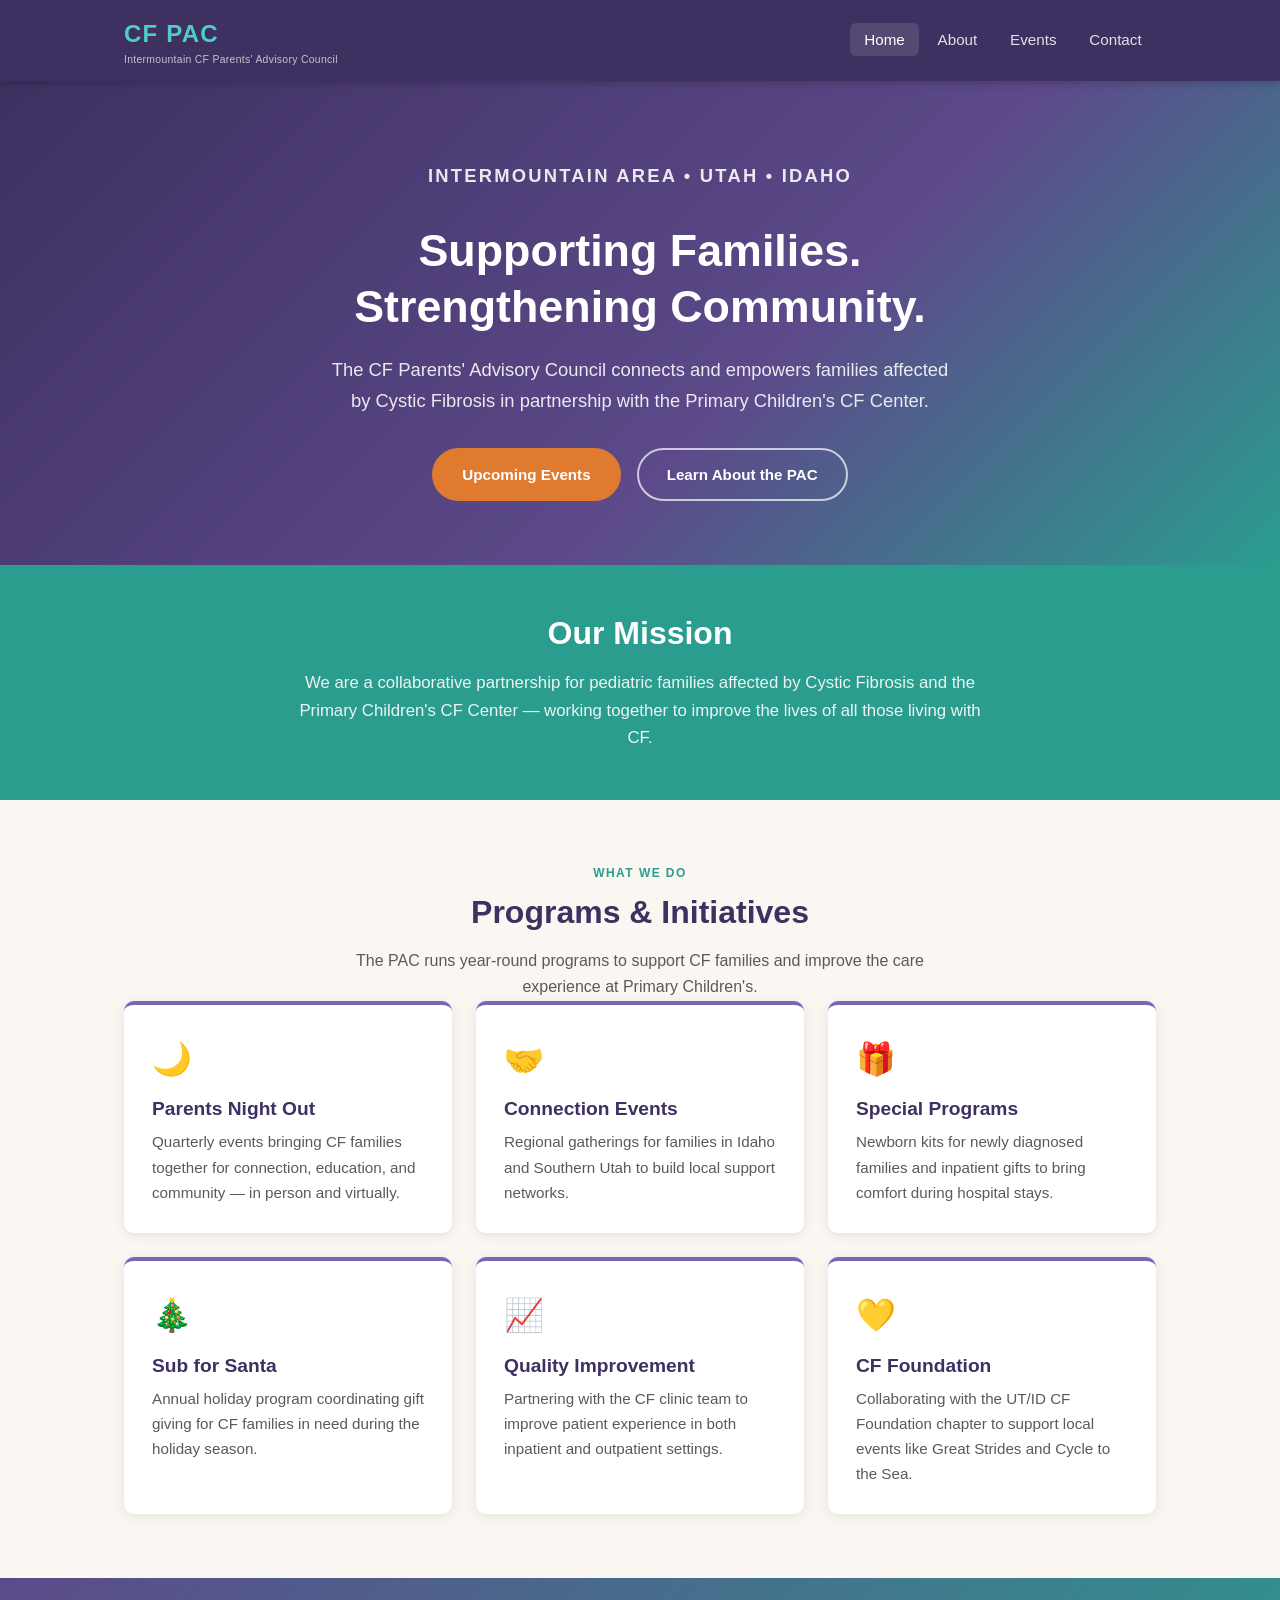
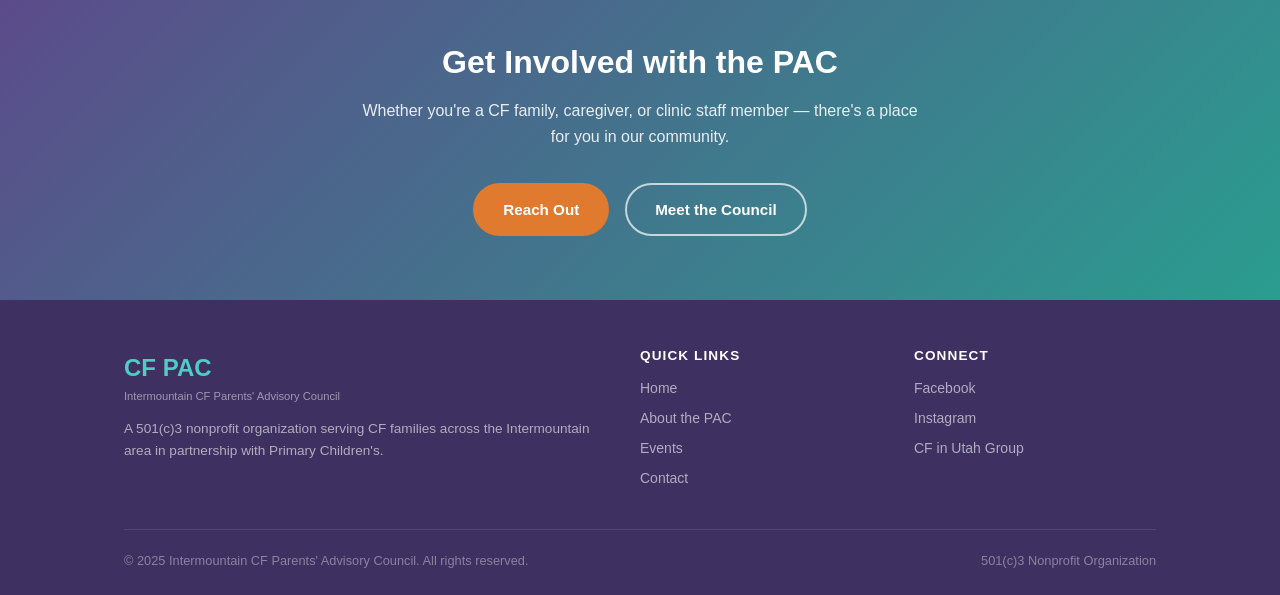
==== index.html @ 39948bd6 "Initial website for Intermountain CF Parents' Advisory Council 4-page static site (Home, About, Even" ====
<!DOCTYPE html>
<html lang="en">
<head>
  <meta charset="UTF-8">
  <meta name="viewport" content="width=device-width, initial-scale=1.0">
  <title>Intermountain CF Parents' Advisory Council</title>
  <meta name="description" content="The Intermountain Cystic Fibrosis Parents' Advisory Council supports CF families across the Intermountain area through connection, resources, and advocacy.">
  <link rel="stylesheet" href="css/style.css">
</head>
<body>

  <!-- Navigation -->
  <header class="site-header">
    <nav class="nav-inner">
      <a href="index.html" class="nav-logo">
        <span class="logo-abbr">CF PAC</span>
        <span class="logo-full">Intermountain CF Parents' Advisory Council</span>
      </a>
      <button class="nav-toggle" aria-label="Toggle menu" id="navToggle">
        <span></span><span></span><span></span>
      </button>
      <ul class="nav-links" id="navLinks">
        <li><a href="index.html" class="active">Home</a></li>
        <li><a href="about.html">About</a></li>
        <li><a href="events.html">Events</a></li>
        <li><a href="contact.html">Contact</a></li>
      </ul>
    </nav>
  </header>

  <!-- Hero -->
  <section class="hero">
    <div class="container">
      <p class="section-label">Intermountain Area &bull; Utah &bull; Idaho</p>
      <h1>Supporting Families.<br>Strengthening Community.</h1>
      <p>The CF Parents' Advisory Council connects and empowers families affected by Cystic Fibrosis in partnership with the Primary Children's CF Center.</p>
      <div class="hero-buttons">
        <a href="events.html" class="btn btn-primary">Upcoming Events</a>
        <a href="about.html" class="btn btn-outline">Learn About the PAC</a>
      </div>
    </div>
  </section>

  <!-- Mission Strip -->
  <section class="mission-strip">
    <div class="container">
      <h2>Our Mission</h2>
      <p>We are a collaborative partnership for pediatric families affected by Cystic Fibrosis and the Primary Children's CF Center — working together to improve the lives of all those living with CF.</p>
    </div>
  </section>

  <!-- Programs -->
  <section class="bg-cream">
    <div class="container">
      <div class="section-centered">
        <p class="section-label">What We Do</p>
        <h2 class="section-title">Programs &amp; Initiatives</h2>
        <p class="section-intro">The PAC runs year-round programs to support CF families and improve the care experience at Primary Children's.</p>
      </div>
      <div class="cards">
        <div class="card">
          <div class="card-icon">🌙</div>
          <h3>Parents Night Out</h3>
          <p>Quarterly events bringing CF families together for connection, education, and community — in person and virtually.</p>
        </div>
        <div class="card">
          <div class="card-icon">🤝</div>
          <h3>Connection Events</h3>
          <p>Regional gatherings for families in Idaho and Southern Utah to build local support networks.</p>
        </div>
        <div class="card">
          <div class="card-icon">🎁</div>
          <h3>Special Programs</h3>
          <p>Newborn kits for newly diagnosed families and inpatient gifts to bring comfort during hospital stays.</p>
        </div>
        <div class="card">
          <div class="card-icon">🎄</div>
          <h3>Sub for Santa</h3>
          <p>Annual holiday program coordinating gift giving for CF families in need during the holiday season.</p>
        </div>
        <div class="card">
          <div class="card-icon">📈</div>
          <h3>Quality Improvement</h3>
          <p>Partnering with the CF clinic team to improve patient experience in both inpatient and outpatient settings.</p>
        </div>
        <div class="card">
          <div class="card-icon">💛</div>
          <h3>CF Foundation</h3>
          <p>Collaborating with the UT/ID CF Foundation chapter to support local events like Great Strides and Cycle to the Sea.</p>
        </div>
      </div>
    </div>
  </section>

  <!-- Get Involved CTA -->
  <section class="cta-banner">
    <div class="container">
      <h2>Get Involved with the PAC</h2>
      <p>Whether you're a CF family, caregiver, or clinic staff member — there's a place for you in our community.</p>
      <div class="hero-buttons">
        <a href="contact.html" class="btn btn-primary">Reach Out</a>
        <a href="about.html" class="btn btn-outline">Meet the Council</a>
      </div>
    </div>
  </section>

  <!-- Footer -->
  <footer class="site-footer">
    <div class="container">
      <div class="footer-inner">
        <div class="footer-brand">
          <div class="logo-abbr">CF PAC</div>
          <div class="logo-full">Intermountain CF Parents' Advisory Council</div>
          <p>A 501(c)3 nonprofit organization serving CF families across the Intermountain area in partnership with Primary Children's.</p>
        </div>
        <div class="footer-col">
          <h4>Quick Links</h4>
          <ul>
            <li><a href="index.html">Home</a></li>
            <li><a href="about.html">About the PAC</a></li>
            <li><a href="events.html">Events</a></li>
            <li><a href="contact.html">Contact</a></li>
          </ul>
        </div>
        <div class="footer-col">
          <h4>Connect</h4>
          <ul>
            <li><a href="#">Facebook</a></li>
            <li><a href="#">Instagram</a></li>
            <li><a href="#">CF in Utah Group</a></li>
          </ul>
        </div>
      </div>
      <div class="footer-bottom">
        <span>&copy; 2025 Intermountain CF Parents' Advisory Council. All rights reserved.</span>
        <span>501(c)3 Nonprofit Organization</span>
      </div>
    </div>
  </footer>

  <script src="js/main.js"></script>
</body>
</html>
---- css/style.css ----
/* ============================================
   Intermountain CF Parents' Advisory Council
   Main Stylesheet
   ============================================ */

/* --- Variables --- */
:root {
  --purple:      #5C4A8A;
  --purple-dark: #3E3060;
  --purple-light:#7B63B5;
  --teal:        #2A9D8F;
  --teal-light:  #4ECDC4;
  --orange:      #E07A2F;
  --cream:       #FAF7F2;
  --cream-dark:  #F0EBE0;
  --text:        #2C2C2C;
  --text-light:  #5A5A5A;
  --white:       #FFFFFF;
  --border:      #DDD5C8;
  --shadow:      0 2px 12px rgba(0,0,0,0.09);
  --radius:      10px;
  --font-main:   'Segoe UI', 'Helvetica Neue', Arial, sans-serif;
}

/* --- Reset & Base --- */
*, *::before, *::after { box-sizing: border-box; margin: 0; padding: 0; }

html { scroll-behavior: smooth; }

body {
  font-family: var(--font-main);
  color: var(--text);
  background: var(--cream);
  line-height: 1.65;
  font-size: 16px;
}

img { max-width: 100%; display: block; }
a { color: var(--purple); text-decoration: none; }
a:hover { text-decoration: underline; }

/* --- Typography --- */
h1, h2, h3, h4 {
  line-height: 1.25;
  font-weight: 700;
  color: var(--purple-dark);
}
h1 { font-size: clamp(1.8rem, 4vw, 2.8rem); }
h2 { font-size: clamp(1.4rem, 3vw, 2rem); }
h3 { font-size: 1.2rem; }

p { margin-bottom: 1rem; }
p:last-child { margin-bottom: 0; }

/* --- Layout --- */
.container {
  max-width: 1080px;
  margin: 0 auto;
  padding: 0 1.5rem;
}

section { padding: 4rem 0; }

/* --- Navigation --- */
.site-header {
  background: var(--purple-dark);
  position: sticky;
  top: 0;
  z-index: 100;
  box-shadow: 0 2px 8px rgba(0,0,0,0.2);
}

.nav-inner {
  display: flex;
  align-items: center;
  justify-content: space-between;
  padding: 0.9rem 1.5rem;
  max-width: 1080px;
  margin: 0 auto;
}

.nav-logo {
  display: flex;
  flex-direction: column;
  color: var(--white);
  text-decoration: none;
}
.nav-logo:hover { text-decoration: none; }
.nav-logo .logo-abbr {
  font-size: 1.5rem;
  font-weight: 800;
  letter-spacing: 0.05em;
  color: var(--teal-light);
}
.nav-logo .logo-full {
  font-size: 0.65rem;
  color: rgba(255,255,255,0.7);
  letter-spacing: 0.03em;
  line-height: 1.2;
}

.nav-links {
  display: flex;
  list-style: none;
  gap: 0.25rem;
}
.nav-links a {
  color: rgba(255,255,255,0.85);
  padding: 0.5rem 0.9rem;
  border-radius: 6px;
  font-size: 0.95rem;
  font-weight: 500;
  transition: background 0.2s, color 0.2s;
}
.nav-links a:hover,
.nav-links a.active {
  background: rgba(255,255,255,0.12);
  color: var(--white);
  text-decoration: none;
}

.nav-toggle {
  display: none;
  flex-direction: column;
  gap: 5px;
  cursor: pointer;
  background: none;
  border: none;
  padding: 4px;
}
.nav-toggle span {
  display: block;
  width: 26px;
  height: 2px;
  background: var(--white);
  border-radius: 2px;
  transition: 0.3s;
}

/* --- Hero --- */
.hero {
  background: linear-gradient(135deg, var(--purple-dark) 0%, var(--purple) 60%, var(--teal) 100%);
  color: var(--white);
  padding: 5rem 0 4rem;
  text-align: center;
}
.hero h1 { color: var(--white); margin-bottom: 1.25rem; }
.hero p {
  font-size: 1.15rem;
  color: rgba(255,255,255,0.88);
  max-width: 640px;
  margin: 0 auto 2rem;
}
.hero-buttons { display: flex; gap: 1rem; justify-content: center; flex-wrap: wrap; }

/* --- Buttons --- */
.btn {
  display: inline-block;
  padding: 0.75rem 1.75rem;
  border-radius: 50px;
  font-weight: 600;
  font-size: 0.95rem;
  cursor: pointer;
  transition: transform 0.15s, box-shadow 0.15s;
  border: 2px solid transparent;
  text-decoration: none;
}
.btn:hover { transform: translateY(-2px); box-shadow: 0 4px 16px rgba(0,0,0,0.15); text-decoration: none; }
.btn-primary { background: var(--orange); color: var(--white); }
.btn-primary:hover { background: #c8681f; }
.btn-outline { background: transparent; border-color: rgba(255,255,255,0.7); color: var(--white); }
.btn-outline:hover { background: rgba(255,255,255,0.1); }
.btn-teal { background: var(--teal); color: var(--white); }
.btn-teal:hover { background: #228B7E; }

/* --- Section Labels --- */
.section-label {
  text-transform: uppercase;
  font-size: 0.75rem;
  font-weight: 700;
  letter-spacing: 0.12em;
  color: var(--teal);
  margin-bottom: 0.5rem;
}
.section-title { margin-bottom: 1rem; }
.section-intro { color: var(--text-light); max-width: 640px; margin-bottom: 2.5rem; }
.section-centered { text-align: center; }
.section-centered .section-intro { margin-left: auto; margin-right: auto; }

/* --- Cards --- */
.cards {
  display: grid;
  grid-template-columns: repeat(auto-fit, minmax(260px, 1fr));
  gap: 1.5rem;
}

.card {
  background: var(--white);
  border-radius: var(--radius);
  padding: 1.75rem;
  box-shadow: var(--shadow);
  border-top: 4px solid var(--purple-light);
  transition: transform 0.2s, box-shadow 0.2s;
}
.card:hover { transform: translateY(-3px); box-shadow: 0 6px 20px rgba(0,0,0,0.12); }
.card-icon {
  font-size: 2rem;
  margin-bottom: 0.75rem;
}
.card h3 { margin-bottom: 0.5rem; color: var(--purple-dark); }
.card p { color: var(--text-light); font-size: 0.95rem; }

/* --- Mission Strip --- */
.mission-strip {
  background: var(--teal);
  color: var(--white);
  padding: 3rem 0;
  text-align: center;
}
.mission-strip h2 { color: var(--white); margin-bottom: 1rem; }
.mission-strip p { color: rgba(255,255,255,0.9); max-width: 700px; margin: 0 auto; font-size: 1.05rem; }

/* --- About Sections --- */
.two-col {
  display: grid;
  grid-template-columns: 1fr 1fr;
  gap: 3rem;
  align-items: start;
}
@media (max-width: 700px) { .two-col { grid-template-columns: 1fr; } }

.goals-list {
  list-style: none;
  padding: 0;
}
.goals-list li {
  padding: 0.6rem 0 0.6rem 1.75rem;
  position: relative;
  color: var(--text-light);
  font-size: 0.95rem;
  border-bottom: 1px solid var(--border);
}
.goals-list li:last-child { border-bottom: none; }
.goals-list li::before {
  content: '✓';
  position: absolute;
  left: 0;
  color: var(--teal);
  font-weight: 700;
}

/* --- Leadership Grid --- */
.leadership-grid {
  display: grid;
  grid-template-columns: repeat(auto-fit, minmax(220px, 1fr));
  gap: 1.25rem;
}
.role-card {
  background: var(--white);
  border-radius: var(--radius);
  padding: 1.5rem;
  box-shadow: var(--shadow);
  border-left: 4px solid var(--purple-light);
}
.role-card h3 { font-size: 1rem; color: var(--purple-dark); margin-bottom: 0.4rem; }
.role-card p { font-size: 0.875rem; color: var(--text-light); }

/* --- Events --- */
.events-list { display: flex; flex-direction: column; gap: 1.25rem; }

.event-card {
  background: var(--white);
  border-radius: var(--radius);
  padding: 1.5rem 1.75rem;
  box-shadow: var(--shadow);
  display: grid;
  grid-template-columns: 90px 1fr auto;
  gap: 1.25rem;
  align-items: center;
  transition: transform 0.2s;
}
.event-card:hover { transform: translateX(4px); }

.event-date {
  background: var(--purple-dark);
  color: var(--white);
  border-radius: 8px;
  text-align: center;
  padding: 0.75rem 0.5rem;
  min-width: 80px;
}
.event-date .month {
  display: block;
  font-size: 0.7rem;
  text-transform: uppercase;
  letter-spacing: 0.1em;
  color: var(--teal-light);
  font-weight: 600;
}
.event-date .day {
  display: block;
  font-size: 2rem;
  font-weight: 800;
  line-height: 1;
}

.event-info h3 { color: var(--purple-dark); margin-bottom: 0.25rem; }
.event-info p { color: var(--text-light); font-size: 0.9rem; margin: 0; }
.event-meta {
  display: flex;
  gap: 0.5rem;
  flex-wrap: wrap;
  margin-top: 0.4rem;
}
.event-tag {
  background: var(--cream-dark);
  color: var(--purple);
  font-size: 0.75rem;
  font-weight: 600;
  padding: 0.2rem 0.6rem;
  border-radius: 20px;
}

.event-action { text-align: right; }

@media (max-width: 600px) {
  .event-card {
    grid-template-columns: 70px 1fr;
    grid-template-rows: auto auto;
  }
  .event-action {
    grid-column: 2;
    text-align: left;
  }
}

/* --- Contact Form --- */
.contact-wrap {
  display: grid;
  grid-template-columns: 1fr 1.5fr;
  gap: 3rem;
  align-items: start;
}
@media (max-width: 700px) { .contact-wrap { grid-template-columns: 1fr; } }

.contact-info h2 { margin-bottom: 1rem; }
.contact-info p { color: var(--text-light); }

.contact-detail {
  display: flex;
  gap: 0.75rem;
  align-items: flex-start;
  margin-top: 1.5rem;
}
.contact-detail-icon { font-size: 1.25rem; margin-top: 0.1rem; }
.contact-detail-text strong { display: block; font-size: 0.85rem; text-transform: uppercase; letter-spacing: 0.05em; color: var(--text-light); }
.contact-detail-text span { color: var(--text); }

.form-card {
  background: var(--white);
  border-radius: var(--radius);
  padding: 2rem;
  box-shadow: var(--shadow);
}
.form-group { margin-bottom: 1.25rem; }
.form-group label {
  display: block;
  font-weight: 600;
  font-size: 0.875rem;
  margin-bottom: 0.4rem;
  color: var(--text);
}
.form-group input,
.form-group select,
.form-group textarea {
  width: 100%;
  border: 1.5px solid var(--border);
  border-radius: 8px;
  padding: 0.65rem 0.9rem;
  font-size: 0.95rem;
  font-family: var(--font-main);
  color: var(--text);
  background: var(--cream);
  transition: border-color 0.2s, box-shadow 0.2s;
}
.form-group input:focus,
.form-group select:focus,
.form-group textarea:focus {
  outline: none;
  border-color: var(--purple-light);
  box-shadow: 0 0 0 3px rgba(92, 74, 138, 0.12);
}
.form-group textarea { resize: vertical; min-height: 120px; }
.form-row { display: grid; grid-template-columns: 1fr 1fr; gap: 1rem; }
@media (max-width: 480px) { .form-row { grid-template-columns: 1fr; } }

/* --- Alternating section bg --- */
.bg-white { background: var(--white); }
.bg-cream { background: var(--cream); }
.bg-purple { background: var(--purple-dark); }
.bg-purple h2, .bg-purple p { color: var(--white); }

/* --- CTA Banner --- */
.cta-banner {
  background: linear-gradient(135deg, var(--purple) 0%, var(--teal) 100%);
  color: var(--white);
  padding: 4rem 0;
  text-align: center;
}
.cta-banner h2 { color: var(--white); margin-bottom: 1rem; }
.cta-banner p { color: rgba(255,255,255,0.88); margin-bottom: 2rem; max-width: 560px; margin-left: auto; margin-right: auto; }

/* --- Footer --- */
.site-footer {
  background: var(--purple-dark);
  color: rgba(255,255,255,0.7);
  padding: 3rem 0 1.5rem;
  font-size: 0.9rem;
}
.footer-inner {
  display: grid;
  grid-template-columns: 2fr 1fr 1fr;
  gap: 2rem;
  margin-bottom: 2rem;
}
@media (max-width: 640px) { .footer-inner { grid-template-columns: 1fr; } }

.footer-brand .logo-abbr { font-size: 1.5rem; font-weight: 800; color: var(--teal-light); }
.footer-brand .logo-full { font-size: 0.7rem; color: rgba(255,255,255,0.5); }
.footer-brand p { margin-top: 0.75rem; color: rgba(255,255,255,0.6); font-size: 0.85rem; }

.footer-col h4 { color: var(--white); font-size: 0.85rem; text-transform: uppercase; letter-spacing: 0.08em; margin-bottom: 0.75rem; }
.footer-col ul { list-style: none; }
.footer-col ul li { margin-bottom: 0.4rem; }
.footer-col ul a { color: rgba(255,255,255,0.6); font-size: 0.875rem; }
.footer-col ul a:hover { color: var(--white); text-decoration: none; }

.footer-bottom {
  border-top: 1px solid rgba(255,255,255,0.1);
  padding-top: 1.25rem;
  display: flex;
  justify-content: space-between;
  align-items: center;
  flex-wrap: wrap;
  gap: 0.5rem;
  font-size: 0.8rem;
  color: rgba(255,255,255,0.4);
}

/* --- Page Header --- */
.page-header {
  background: linear-gradient(135deg, var(--purple-dark) 0%, var(--purple) 100%);
  color: var(--white);
  padding: 3.5rem 0 3rem;
  text-align: center;
}
.page-header h1 { color: var(--white); margin-bottom: 0.5rem; }
.page-header p { color: rgba(255,255,255,0.8); font-size: 1.05rem; }

/* --- Responsive Nav --- */
@media (max-width: 700px) {
  .nav-toggle { display: flex; }
  .nav-links {
    display: none;
    flex-direction: column;
    position: absolute;
    top: 100%;
    left: 0;
    right: 0;
    background: var(--purple-dark);
    padding: 1rem 1.5rem;
    gap: 0.25rem;
    box-shadow: 0 4px 12px rgba(0,0,0,0.2);
  }
  .nav-links.open { display: flex; }
  .site-header { position: relative; }
}

/* --- Utilities --- */
.text-center { text-align: center; }
.mt-1 { margin-top: 1rem; }
.mt-2 { margin-top: 2rem; }
.mb-1 { margin-bottom: 1rem; }
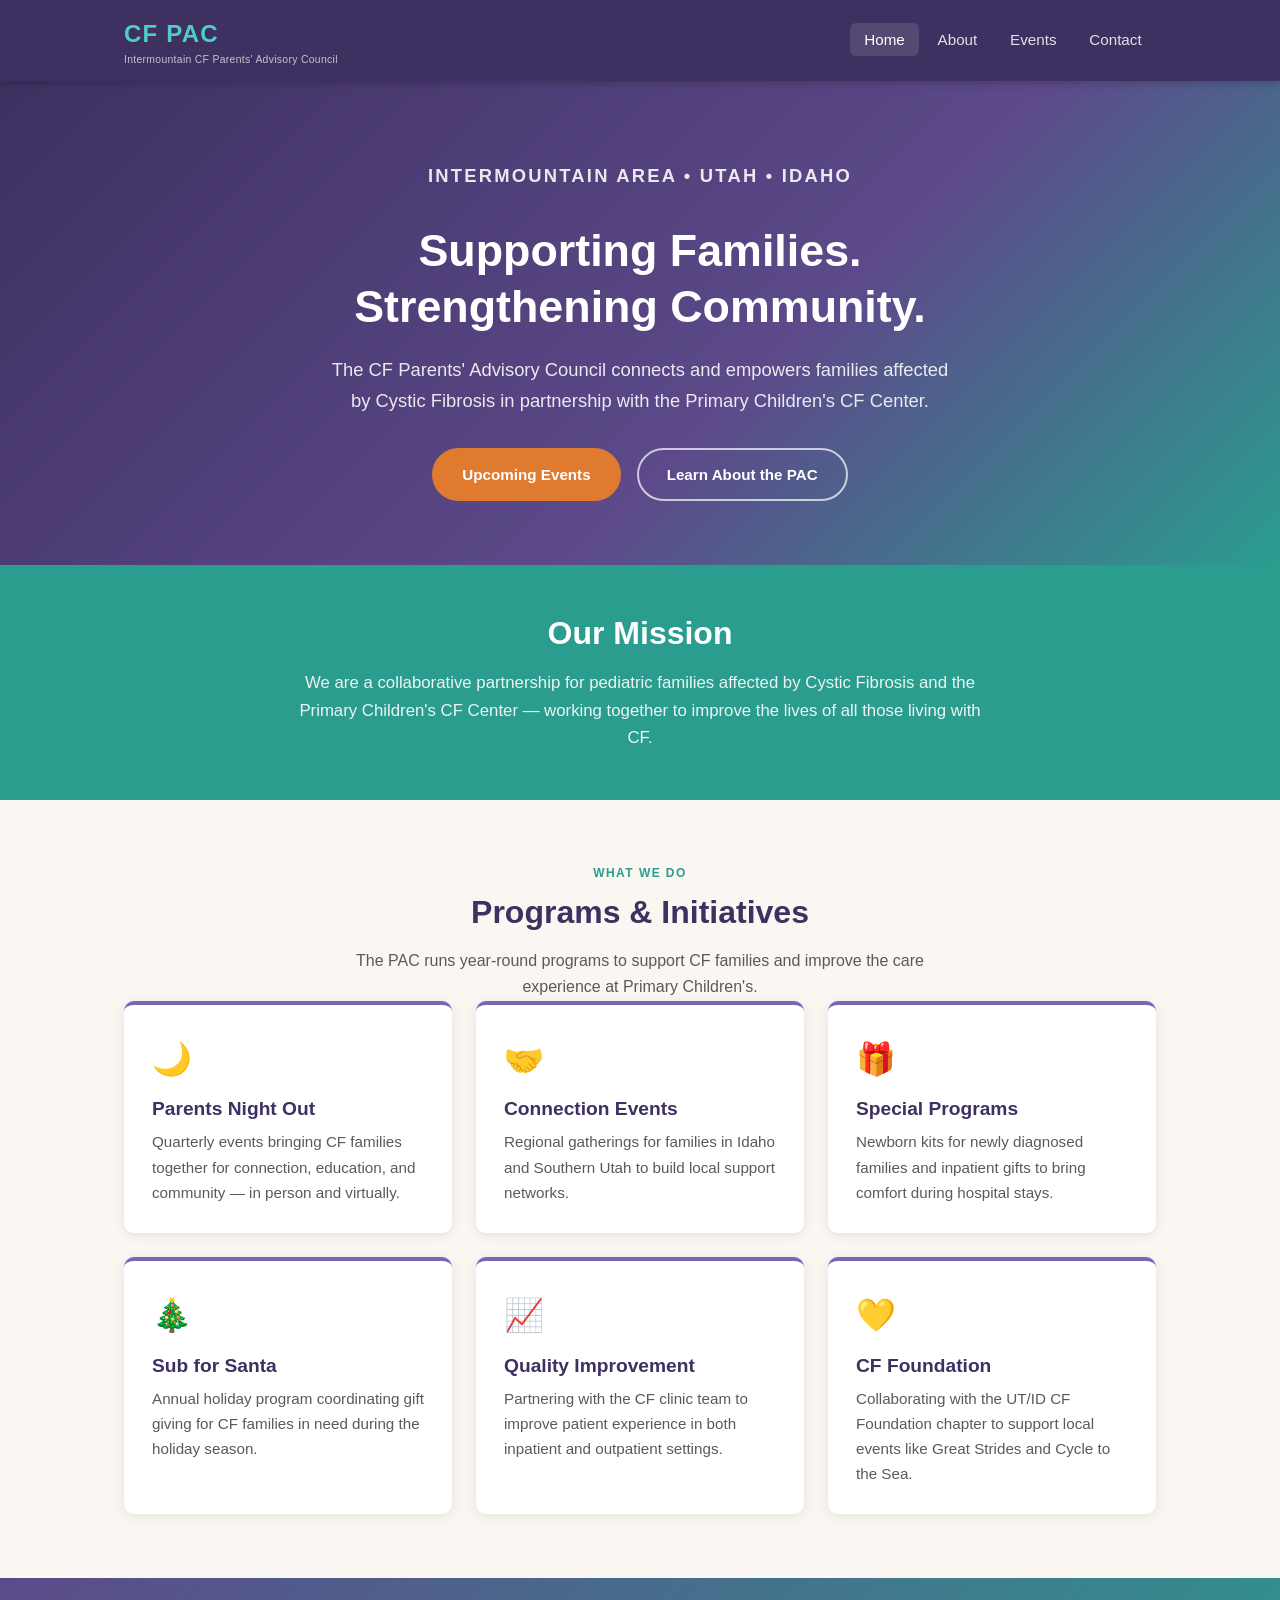
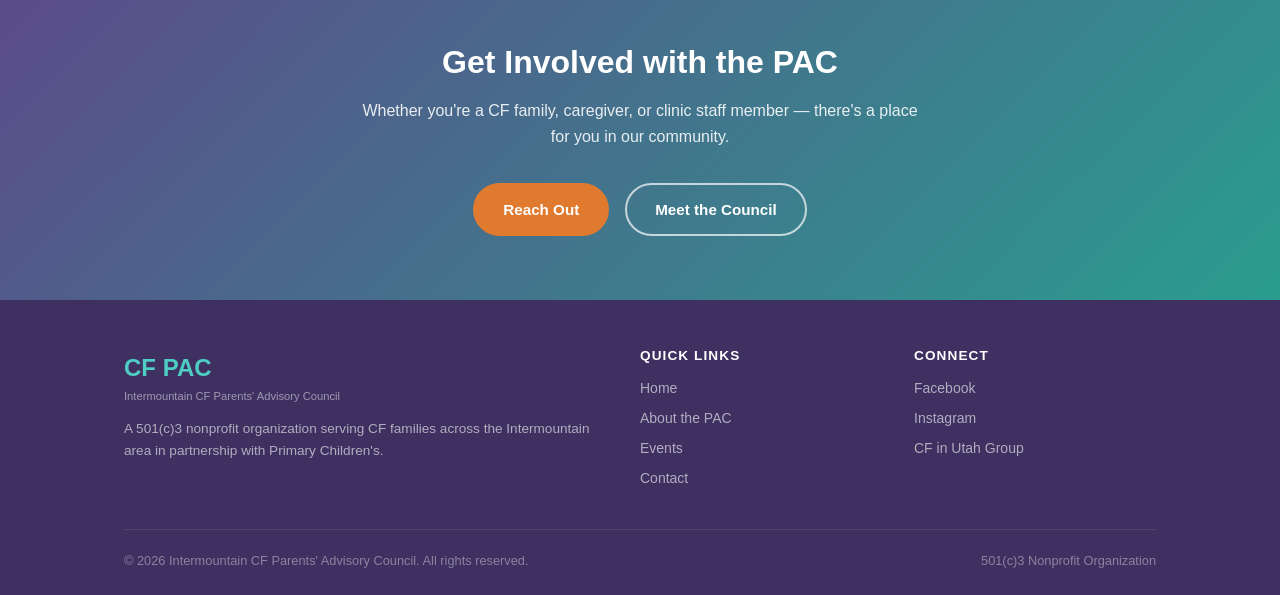
==== commit 7e7d7ddf: "Update copyright year to 2026 across all pages Co-Authored-By: Claude Sonnet 4.6 <noreply@anthropic." ====
--- a/index.html
+++ b/index.html
@@ -125,14 +125,14 @@
         <div class="footer-col">
           <h4>Connect</h4>
           <ul>
-            <li><a href="#">Facebook</a></li>
-            <li><a href="#">Instagram</a></li>
-            <li><a href="#">CF in Utah Group</a></li>
+            <li><a href="https://www.facebook.com/icf.parentsadvisorycouncil" target="_blank" rel="noopener">Facebook</a></li>
+            <li><a href="https://www.instagram.com/cfinutah/" target="_blank" rel="noopener">Instagram</a></li>
+            <li><a href="https://www.facebook.com/icf.parentsadvisorycouncil" target="_blank" rel="noopener">CF in Utah Group</a></li>
           </ul>
         </div>
       </div>
       <div class="footer-bottom">
-        <span>&copy; 2025 Intermountain CF Parents' Advisory Council. All rights reserved.</span>
+        <span>&copy; 2026 Intermountain CF Parents' Advisory Council. All rights reserved.</span>
         <span>501(c)3 Nonprofit Organization</span>
       </div>
     </div>
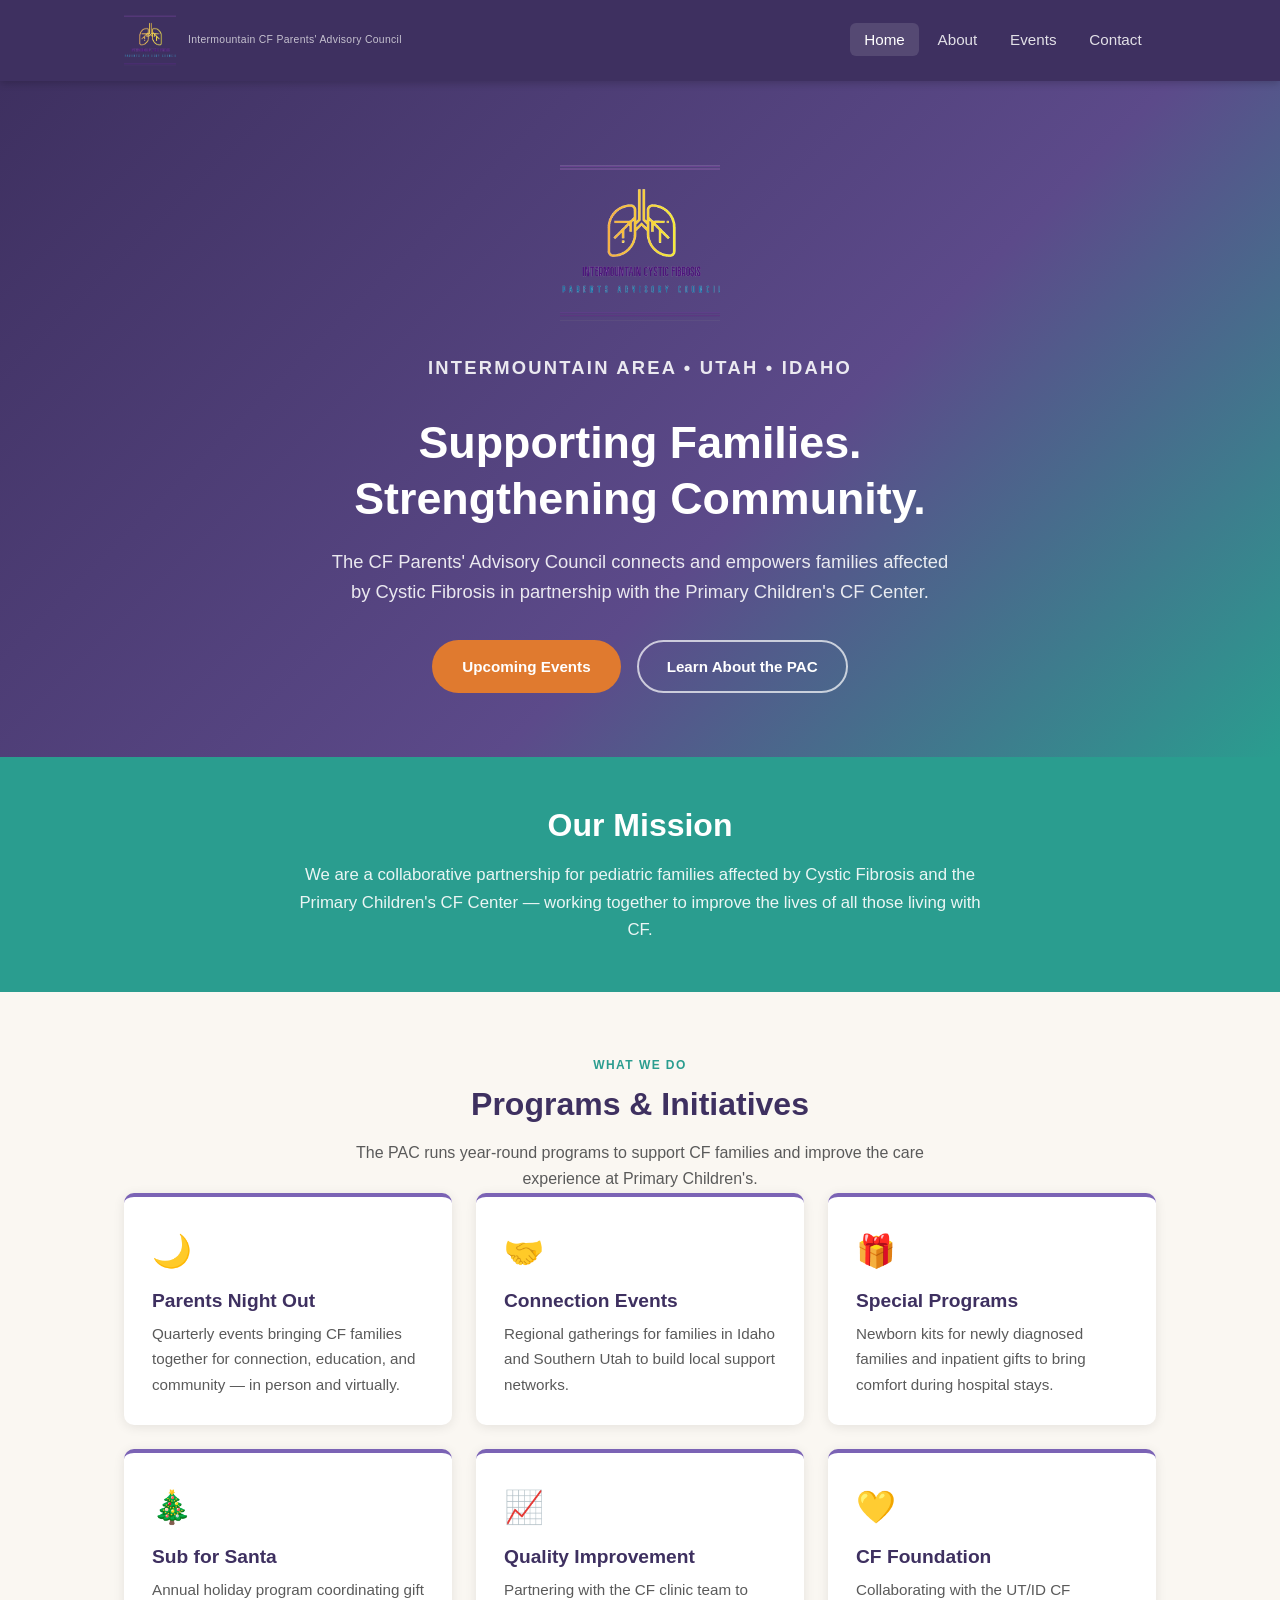
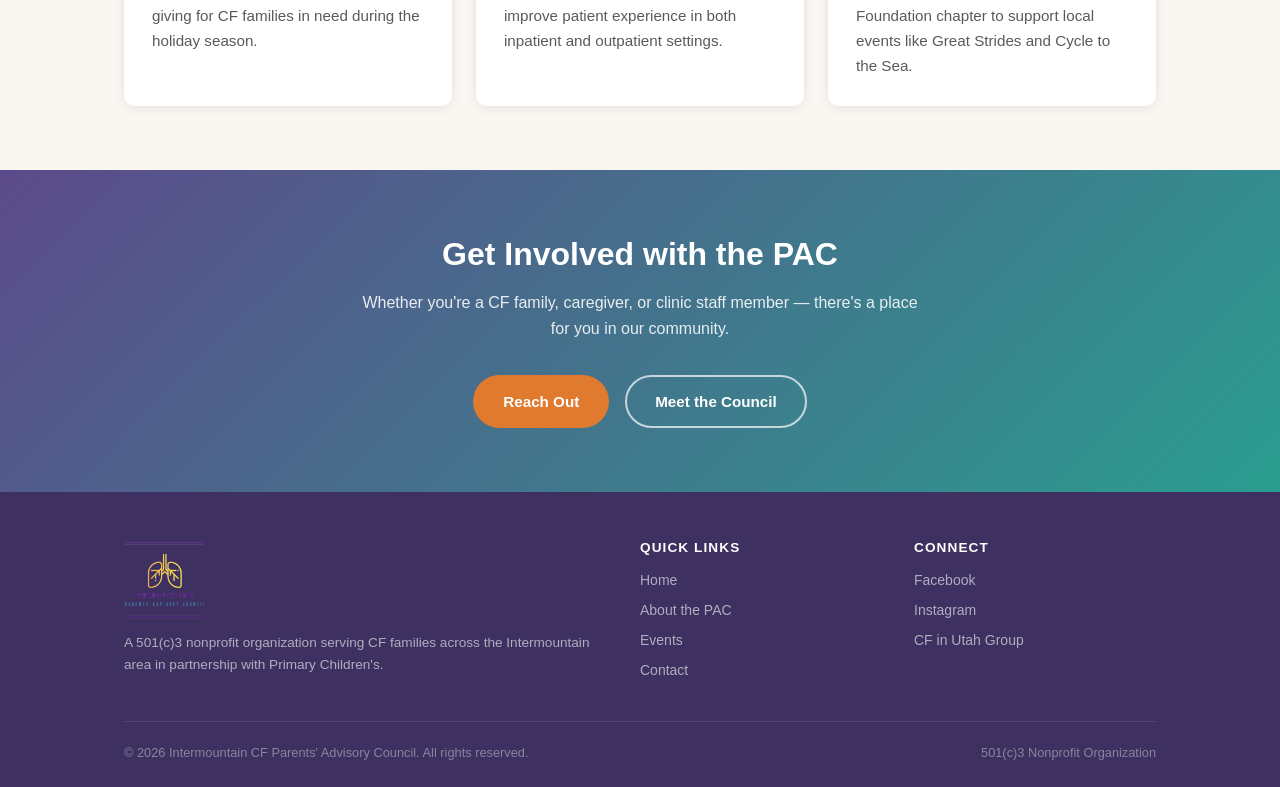
==== commit 736c7a54: "Add logo, favicon, and transparent PNG across all pages - Create transparent PNG from original logo " ====
--- a/index.html
+++ b/index.html
@@ -5,6 +5,8 @@
   <meta name="viewport" content="width=device-width, initial-scale=1.0">
   <title>Intermountain CF Parents' Advisory Council</title>
   <meta name="description" content="The Intermountain Cystic Fibrosis Parents' Advisory Council supports CF families across the Intermountain area through connection, resources, and advocacy.">
+  <link rel="icon" type="image/x-icon" href="favicon.ico">
+  <link rel="apple-touch-icon" href="images/apple-touch-icon.png">
   <link rel="stylesheet" href="css/style.css">
 </head>
 <body>
@@ -13,7 +15,7 @@
   <header class="site-header">
     <nav class="nav-inner">
       <a href="index.html" class="nav-logo">
-        <span class="logo-abbr">CF PAC</span>
+        <img src="images/icfpac-logo.png" alt="ICFPAC Logo" class="nav-logo-img">
         <span class="logo-full">Intermountain CF Parents' Advisory Council</span>
       </a>
       <button class="nav-toggle" aria-label="Toggle menu" id="navToggle">
@@ -31,6 +33,7 @@
   <!-- Hero -->
   <section class="hero">
     <div class="container">
+      <img src="images/icfpac-logo.png" alt="Intermountain CF Parents' Advisory Council" class="hero-logo">
       <p class="section-label">Intermountain Area &bull; Utah &bull; Idaho</p>
       <h1>Supporting Families.<br>Strengthening Community.</h1>
       <p>The CF Parents' Advisory Council connects and empowers families affected by Cystic Fibrosis in partnership with the Primary Children's CF Center.</p>
@@ -109,8 +112,7 @@
     <div class="container">
       <div class="footer-inner">
         <div class="footer-brand">
-          <div class="logo-abbr">CF PAC</div>
-          <div class="logo-full">Intermountain CF Parents' Advisory Council</div>
+          <img src="images/icfpac-logo.png" alt="ICFPAC Logo" class="footer-logo">
           <p>A 501(c)3 nonprofit organization serving CF families across the Intermountain area in partnership with Primary Children's.</p>
         </div>
         <div class="footer-col">
--- a/css/style.css
+++ b/css/style.css
@@ -81,11 +81,16 @@
 
 .nav-logo {
   display: flex;
-  flex-direction: column;
+  align-items: center;
+  gap: 0.75rem;
   color: var(--white);
   text-decoration: none;
 }
 .nav-logo:hover { text-decoration: none; }
+.nav-logo-img {
+  height: 52px;
+  width: auto;
+}
 .nav-logo .logo-abbr {
   font-size: 1.5rem;
   font-weight: 800;
@@ -97,6 +102,20 @@
   color: rgba(255,255,255,0.7);
   letter-spacing: 0.03em;
   line-height: 1.2;
+}
+
+/* --- Hero Logo --- */
+.hero-logo {
+  height: 160px;
+  width: auto;
+  margin: 0 auto 2rem;
+}
+
+/* --- Footer Logo --- */
+.footer-logo {
+  height: 80px;
+  width: auto;
+  margin-bottom: 0.75rem;
 }
 
 .nav-links {
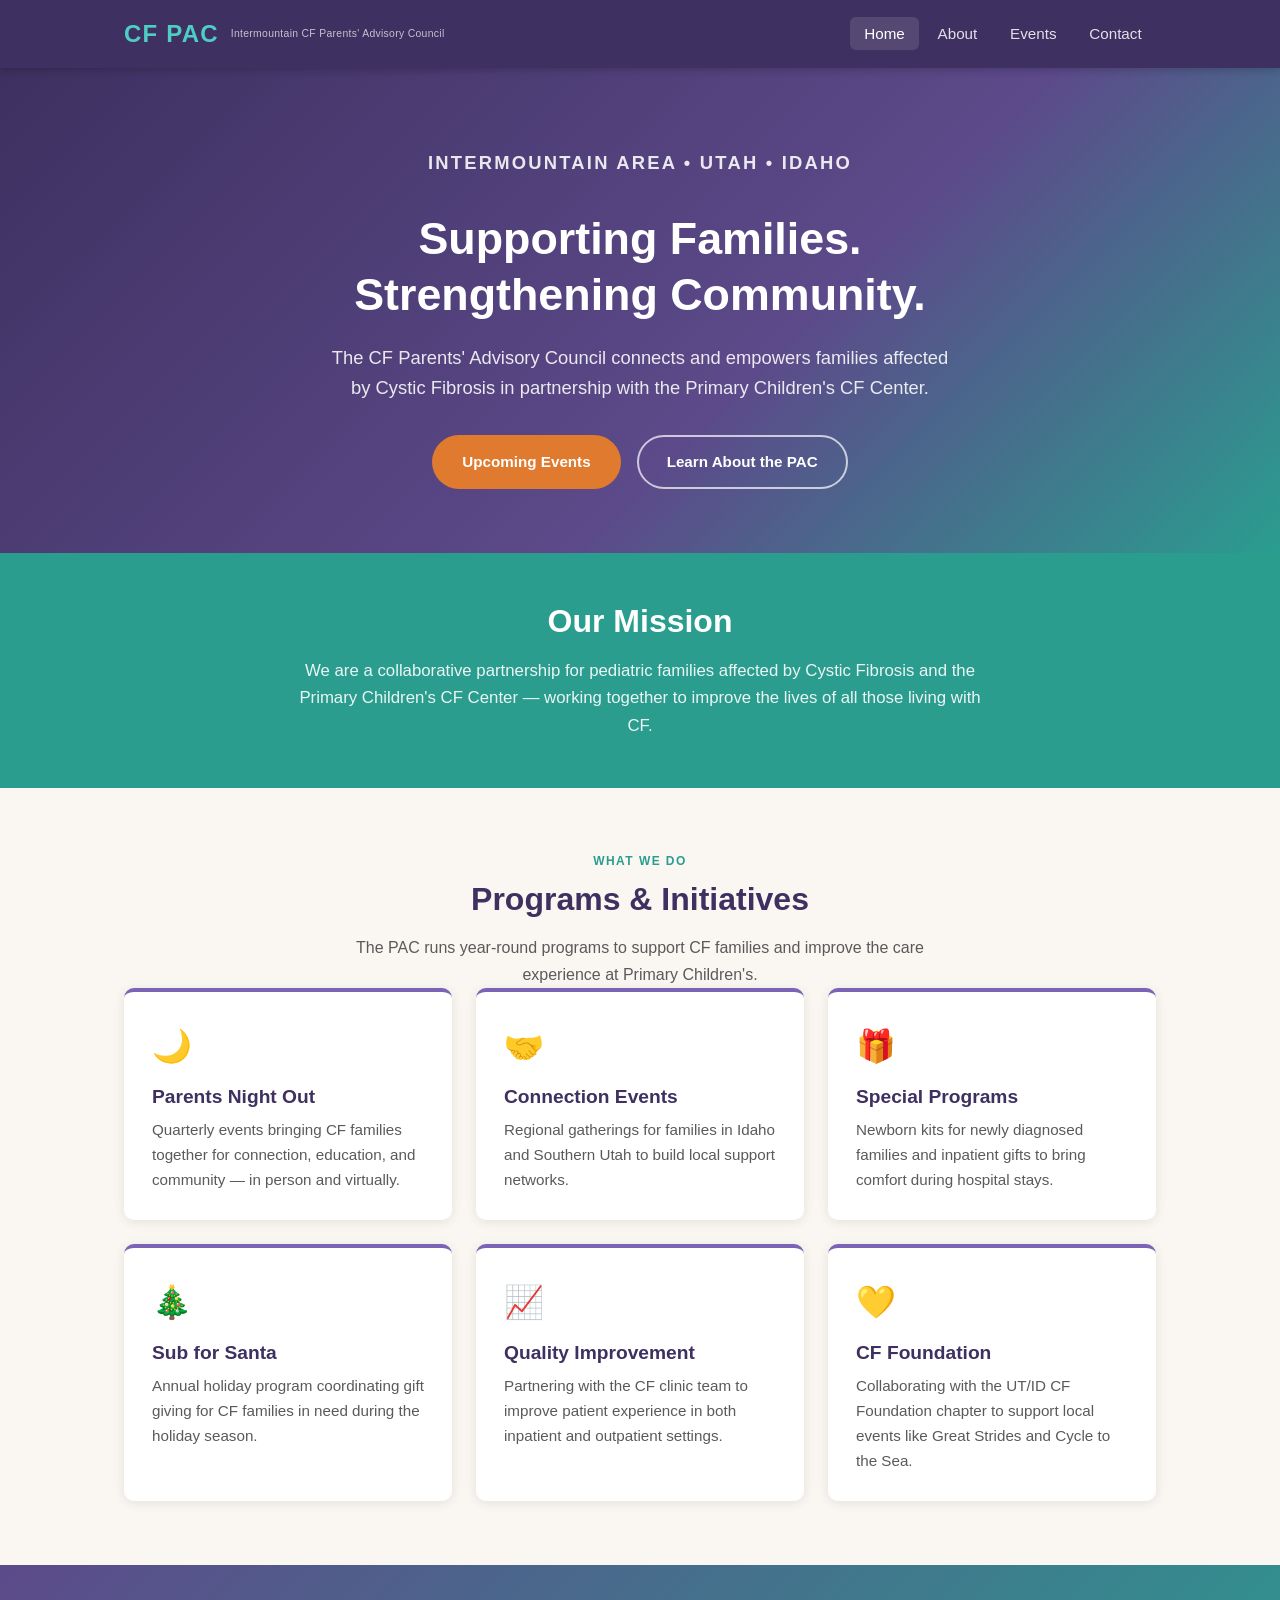
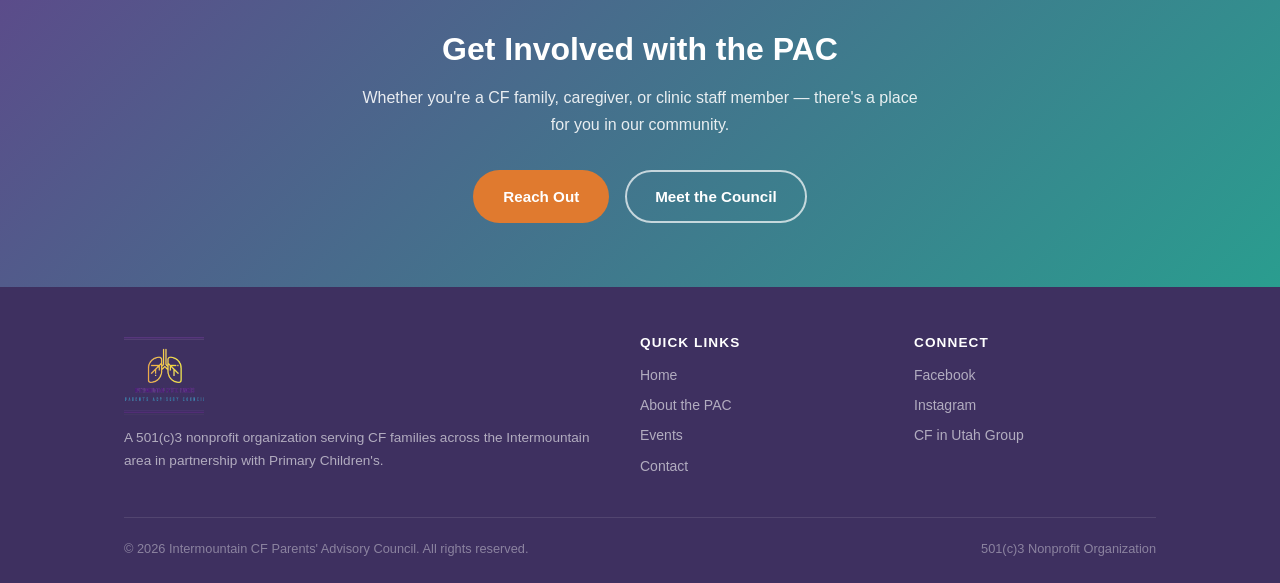
==== commit 535b256e: "Remove logo image from nav bar and hero section Co-Authored-By: Claude Sonnet 4.6 <noreply@anthropic" ====
--- a/index.html
+++ b/index.html
@@ -15,7 +15,7 @@
   <header class="site-header">
     <nav class="nav-inner">
       <a href="index.html" class="nav-logo">
-        <img src="images/icfpac-logo.png" alt="ICFPAC Logo" class="nav-logo-img">
+        <span class="logo-abbr">CF PAC</span>
         <span class="logo-full">Intermountain CF Parents' Advisory Council</span>
       </a>
       <button class="nav-toggle" aria-label="Toggle menu" id="navToggle">
@@ -33,7 +33,6 @@
   <!-- Hero -->
   <section class="hero">
     <div class="container">
-      <img src="images/icfpac-logo.png" alt="Intermountain CF Parents' Advisory Council" class="hero-logo">
       <p class="section-label">Intermountain Area &bull; Utah &bull; Idaho</p>
       <h1>Supporting Families.<br>Strengthening Community.</h1>
       <p>The CF Parents' Advisory Council connects and empowers families affected by Cystic Fibrosis in partnership with the Primary Children's CF Center.</p>
--- a/css/style.css
+++ b/css/style.css
@@ -106,9 +106,9 @@
 
 /* --- Hero Logo --- */
 .hero-logo {
-  height: 160px;
+  height: 80px;
   width: auto;
-  margin: 0 auto 2rem;
+  margin: 0 auto 1rem;
 }
 
 /* --- Footer Logo --- */
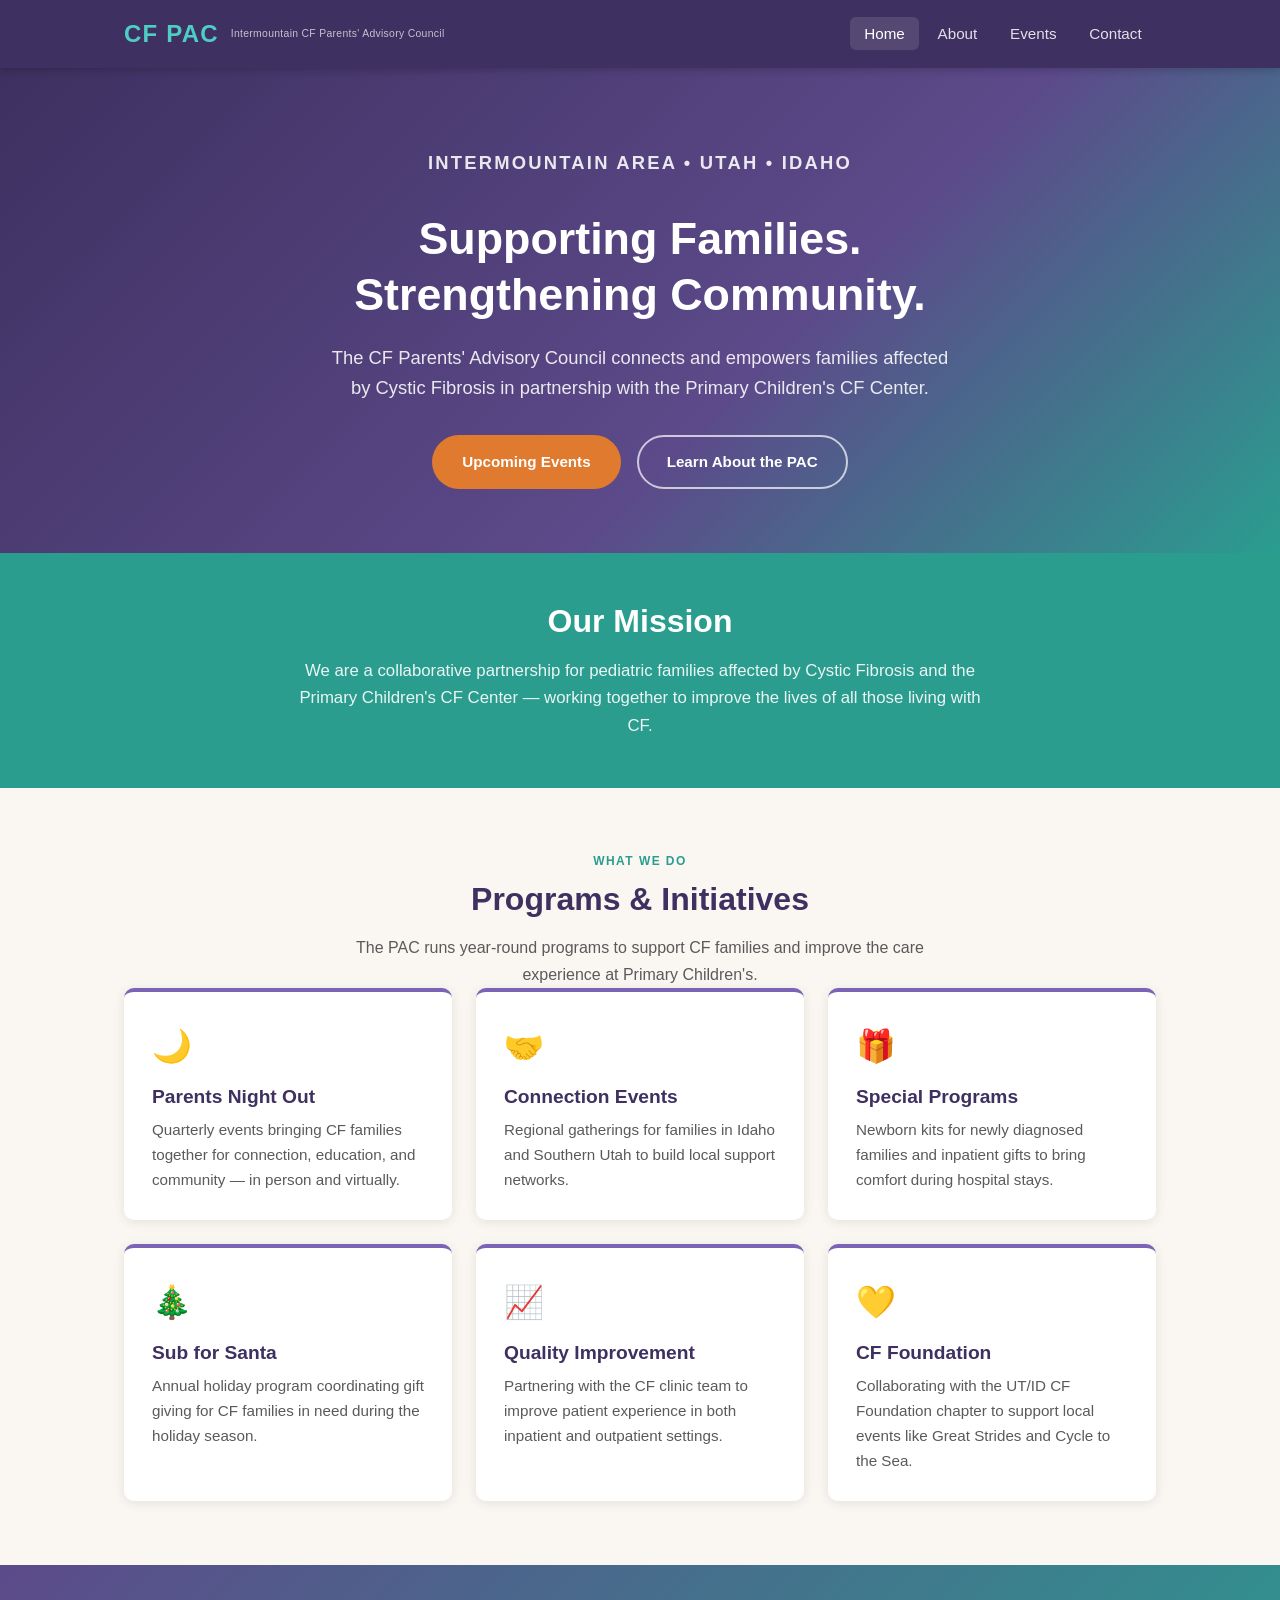
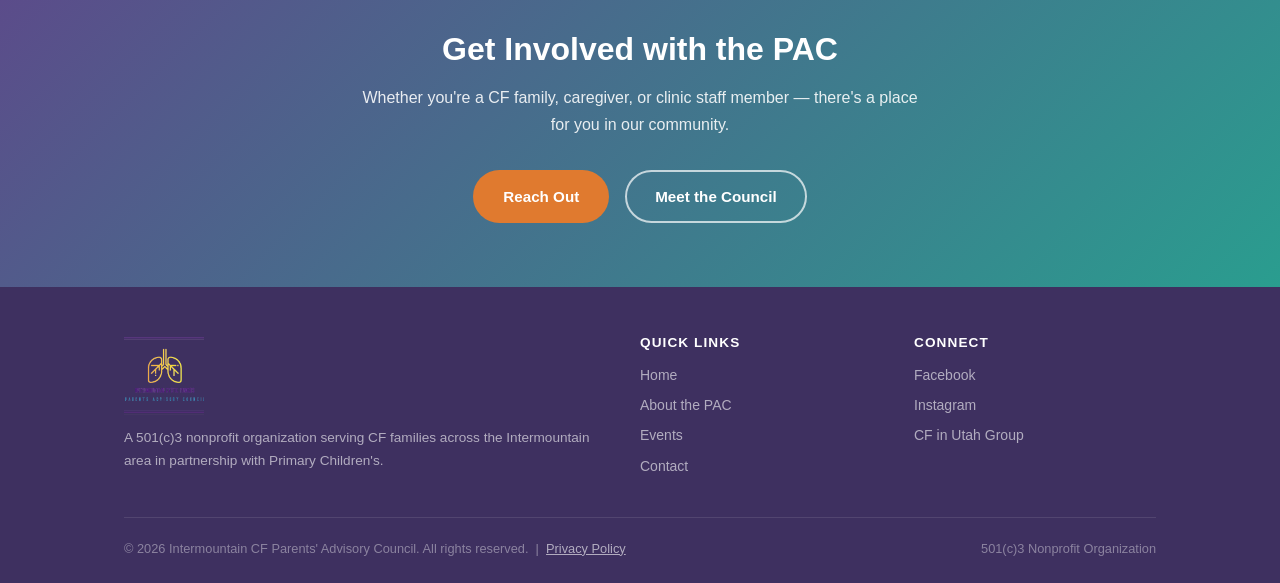
==== commit 079324d2: "Add privacy policy page and link it in the footer New privacy.html covers what's collected via the c" ====
--- a/index.html
+++ b/index.html
@@ -133,7 +133,7 @@
         </div>
       </div>
       <div class="footer-bottom">
-        <span>&copy; 2026 Intermountain CF Parents' Advisory Council. All rights reserved.</span>
+        <span>&copy; 2026 Intermountain CF Parents' Advisory Council. All rights reserved. &nbsp;|&nbsp; <a href="privacy.html">Privacy Policy</a></span>
         <span>501(c)3 Nonprofit Organization</span>
       </div>
     </div>
--- a/css/style.css
+++ b/css/style.css
@@ -353,6 +353,82 @@
   }
 }
 
+/* --- RSVP Modal --- */
+.modal-overlay {
+  position: fixed;
+  inset: 0;
+  background: rgba(44, 44, 44, 0.55);
+  display: flex;
+  align-items: center;
+  justify-content: center;
+  padding: 1.5rem;
+  z-index: 1000;
+}
+.modal {
+  position: relative;
+  background: var(--white);
+  border-radius: var(--radius);
+  box-shadow: var(--shadow);
+  padding: 2rem;
+  width: 100%;
+  max-width: 480px;
+  max-height: calc(100vh - 3rem);
+  overflow-y: auto;
+}
+.modal-close {
+  position: absolute;
+  top: 0.75rem;
+  right: 0.75rem;
+  background: none;
+  border: none;
+  font-size: 1.5rem;
+  line-height: 1;
+  color: var(--text-light);
+  cursor: pointer;
+  padding: 0.25rem 0.5rem;
+}
+.modal-close:hover { color: var(--text); }
+
+/* --- Privacy policy content --- */
+.policy-list { list-style: none; padding: 0; margin: 1rem 0 1.5rem; }
+.policy-list li {
+  padding: 0.5rem 0 0.5rem 1.5rem;
+  position: relative;
+  color: var(--text-light);
+  font-size: 0.95rem;
+  line-height: 1.6;
+}
+.policy-list li::before {
+  content: '';
+  position: absolute;
+  left: 0;
+  top: 0.95rem;
+  width: 6px;
+  height: 6px;
+  border-radius: 50%;
+  background: var(--purple-light);
+}
+.policy-section { max-width: 760px; margin: 0 auto; }
+.policy-section p { margin-bottom: 1rem; }
+.policy-meta { color: var(--text-light); font-size: 0.85rem; }
+
+/* --- Past events --- */
+.past-events-heading {
+  color: var(--purple-dark);
+  font-size: 1.1rem;
+  margin: 0.5rem 0 -0.25rem;
+  padding-top: 1rem;
+  border-top: 1px solid var(--border);
+}
+.event-card--past { opacity: 0.72; }
+.event-card--past:hover { transform: none; }
+.btn-passed {
+  background: var(--cream-dark);
+  color: var(--text-light);
+  cursor: default;
+}
+.btn-passed:hover { transform: none; box-shadow: none; }
+
 /* --- Contact Form --- */
 .contact-wrap {
   display: grid;
@@ -465,6 +541,8 @@
   font-size: 0.8rem;
   color: rgba(255,255,255,0.4);
 }
+.footer-bottom a { color: rgba(255,255,255,0.6); text-decoration: underline; }
+.footer-bottom a:hover { color: var(--white); }
 
 /* --- Page Header --- */
 .page-header {
